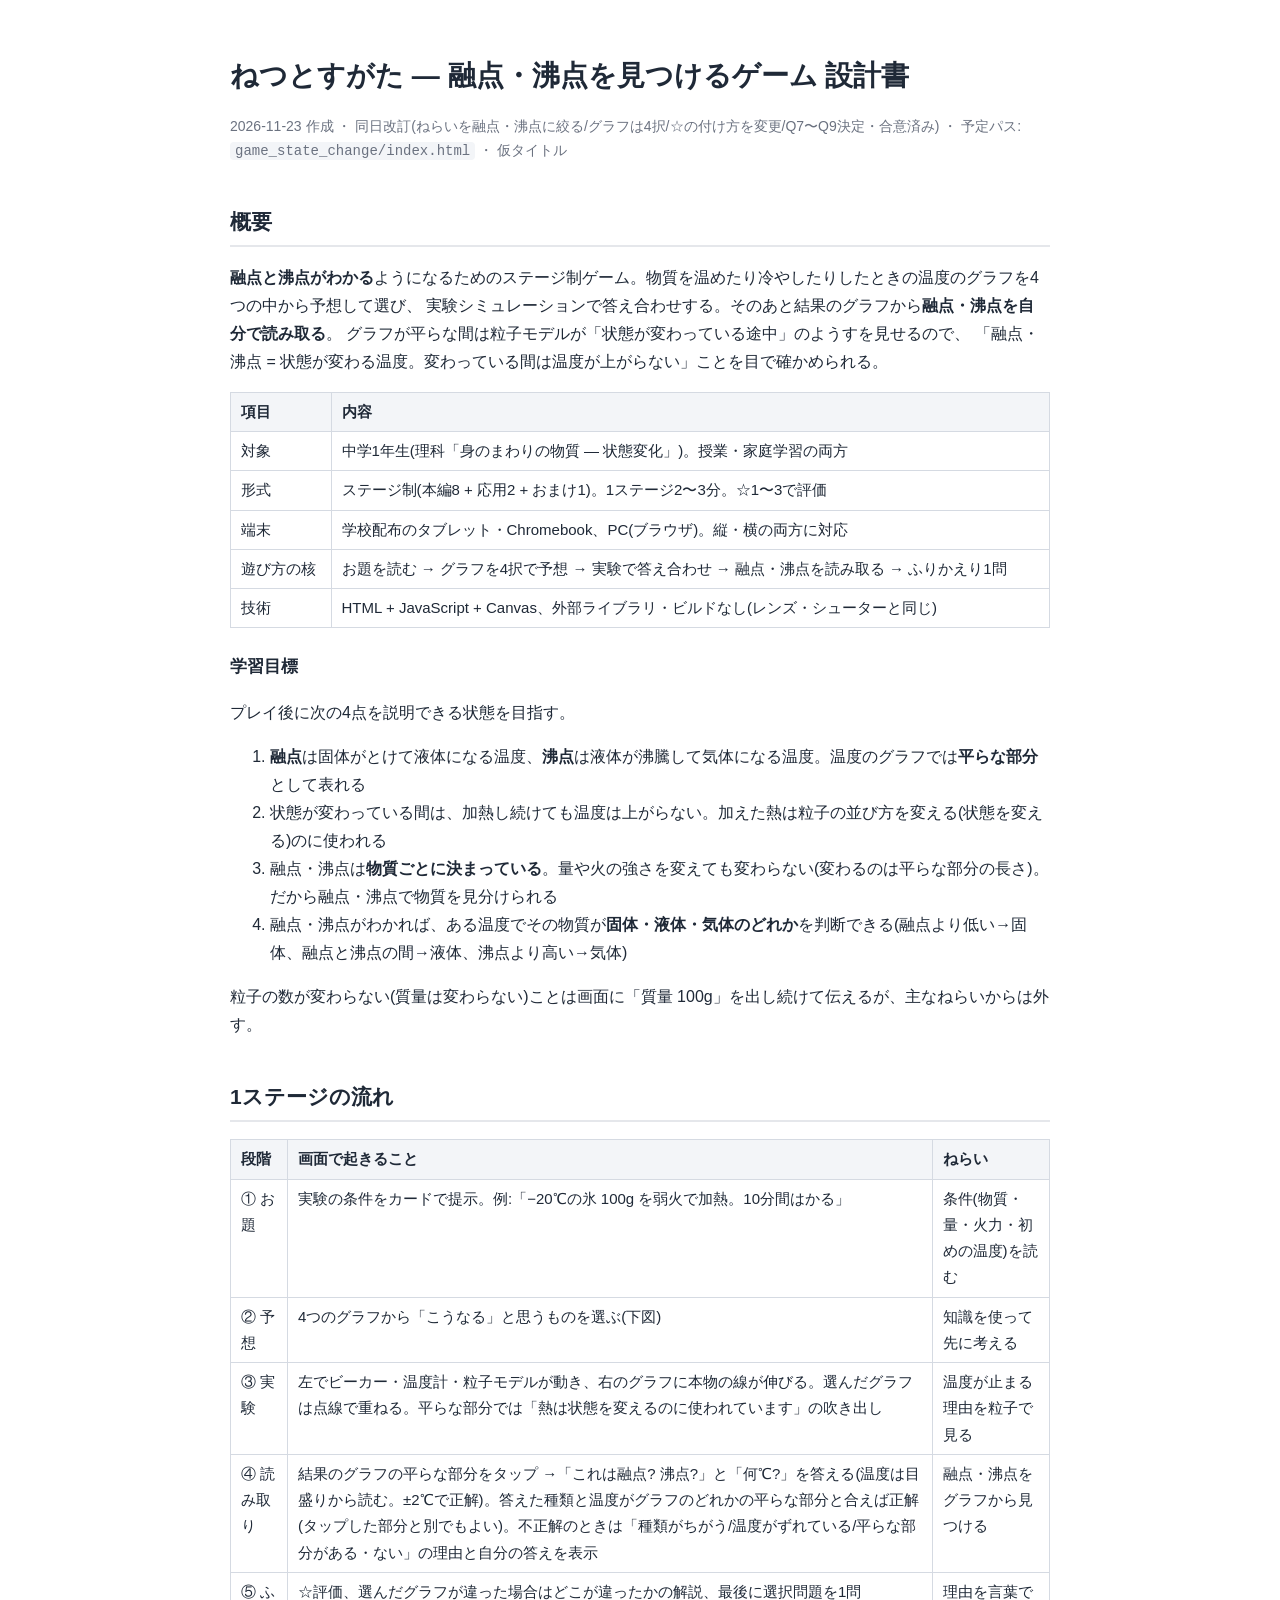
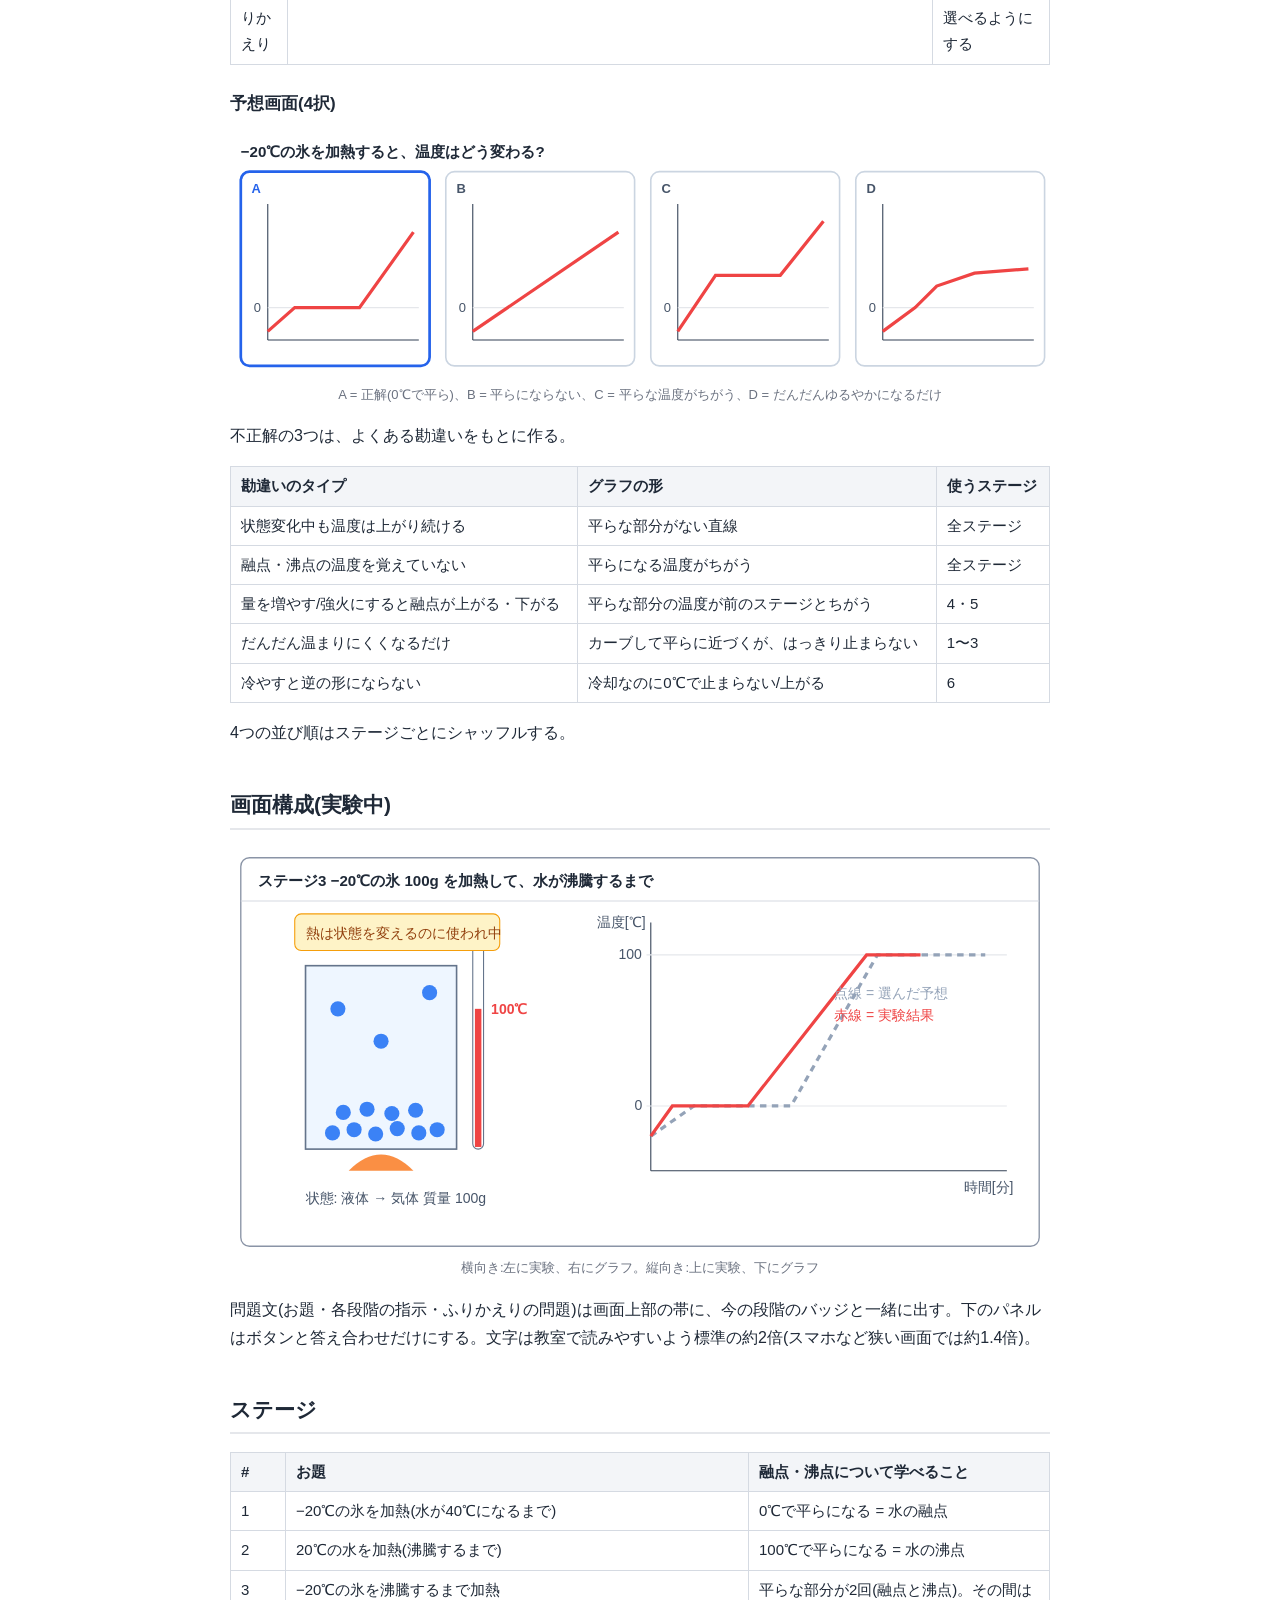
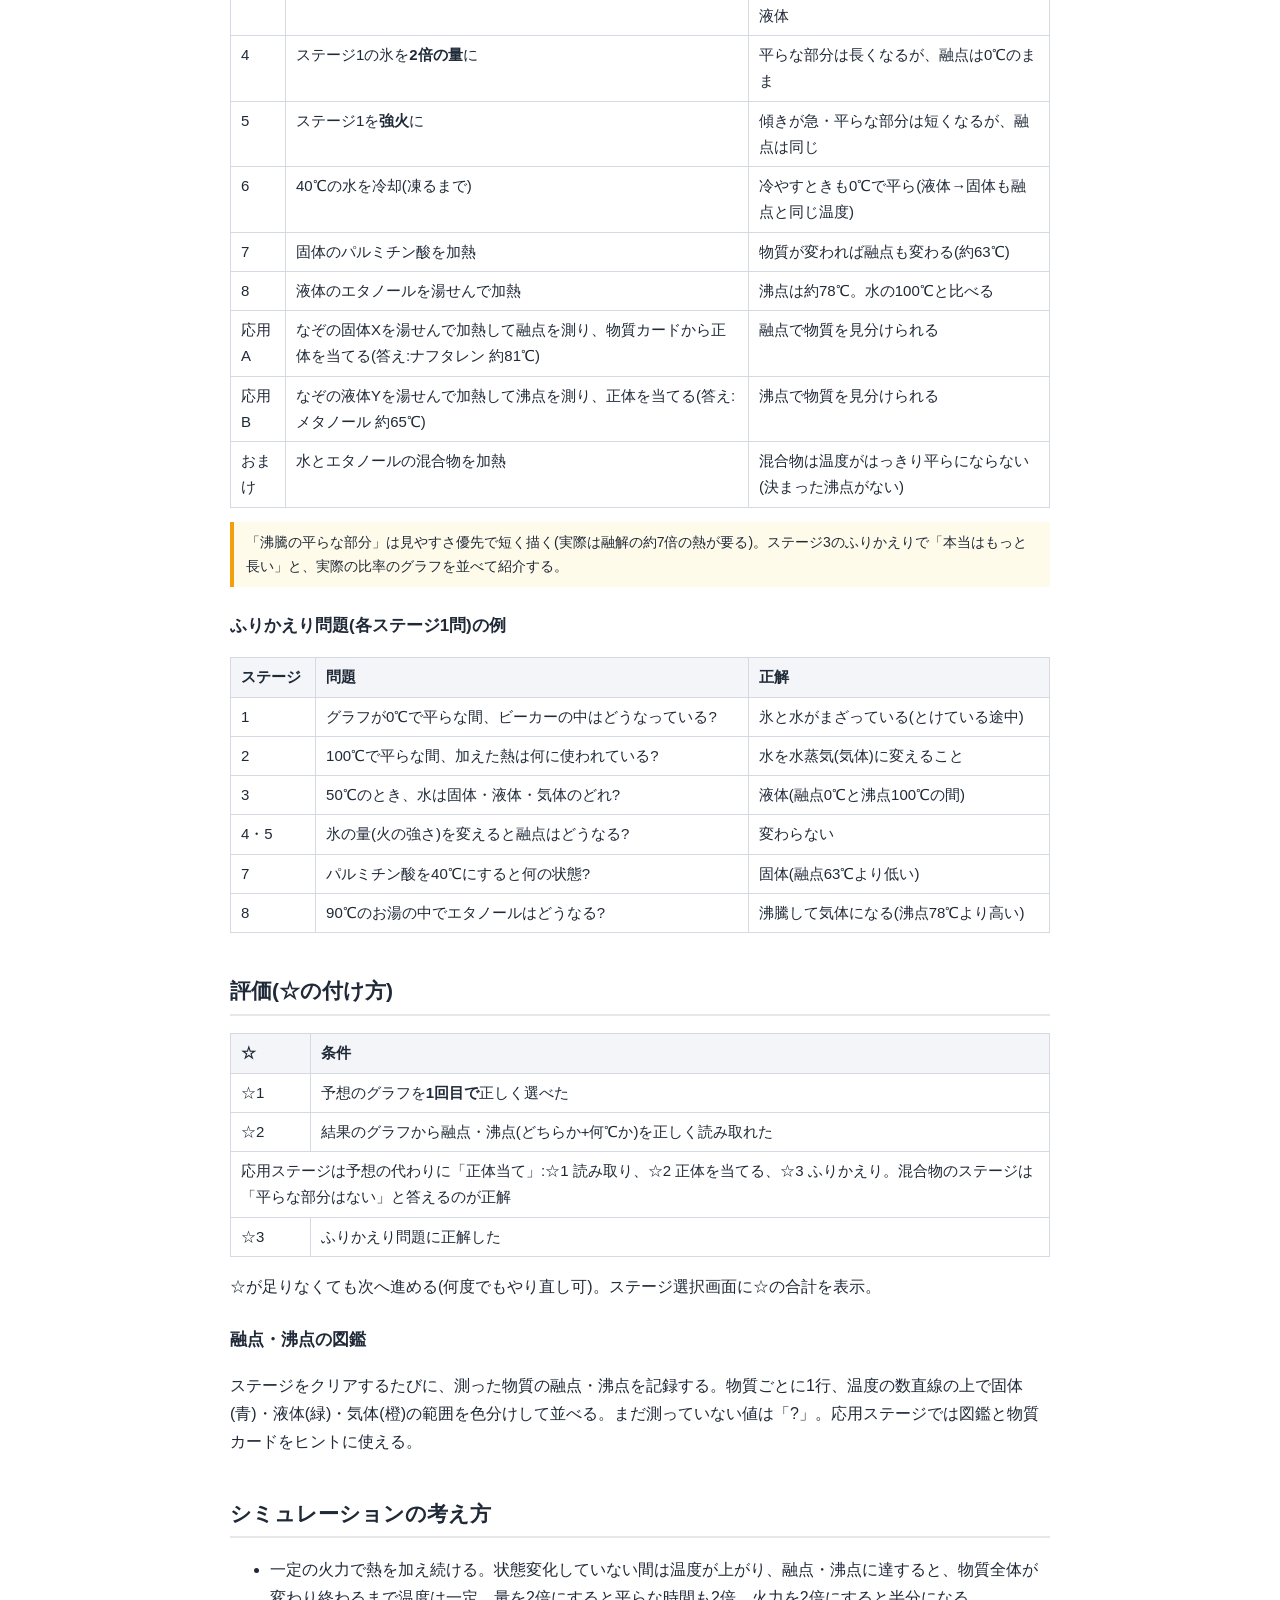
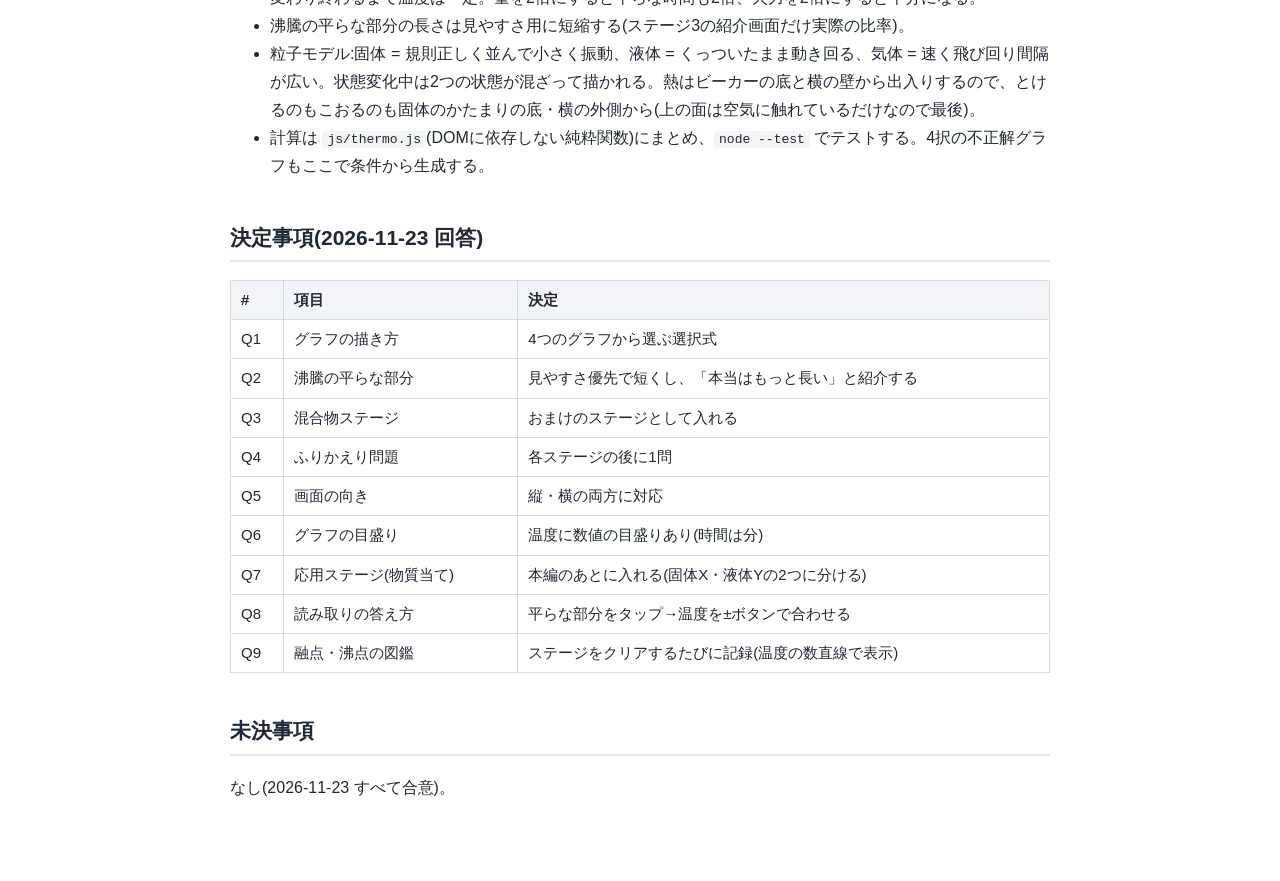
==== docs/design.html @ c648b4bc "ねつとすがた(融点・沸点を見つけるゲーム)の試作版 中学1年生向けに、状態変化と熱、特に融点・沸点を学ぶブラウザゲーム。 温度のグラフを4択で予想し、粒子モデルつきの実験シミュレーションで答え合わせし" ====
<!DOCTYPE html>
<html lang="ja">
<head>
<meta charset="UTF-8">
<meta name="viewport" content="width=device-width, initial-scale=1">
<title>ねつとすがた ― 融点・沸点を見つけるゲーム 設計書</title>
<style>
  body { max-width: 820px; margin: 0 auto; padding: 32px 20px 64px; font-family: "Hiragino Kaku Gothic ProN", "Noto Sans JP", "Yu Gothic", Meiryo, sans-serif; line-height: 1.75; color: #1f2937; }
  h1 { font-size: 28px; margin-bottom: 4px; }
  h2 { font-size: 21px; margin-top: 40px; padding-bottom: 4px; border-bottom: 2px solid #e5e7eb; }
  h3 { font-size: 17px; margin-top: 24px; }
  .meta { color: #6b7280; font-size: 14px; }
  table { border-collapse: collapse; width: 100%; margin: 12px 0; font-size: 15px; }
  th, td { border: 1px solid #d5dae2; padding: 6px 10px; text-align: left; vertical-align: top; }
  th { background: #f3f5f8; }
  figure { margin: 16px 0; }
  figcaption { font-size: 13px; color: #6b7280; text-align: center; }
  svg { width: 100%; height: auto; display: block; }
  code { background: #f3f5f8; padding: 1px 5px; border-radius: 4px; }
  select { font-size: 14px; padding: 3px 6px; border-radius: 6px; border: 1px solid #9aa3b2; background: #fff; max-width: 100%; }
  select.answered { border-color: #2563eb; background: #eff6ff; }
  button { font-size: 15px; padding: 6px 14px; border-radius: 6px; border: 1px solid #2563eb; background: #2563eb; color: #fff; cursor: pointer; }
  #copied { color: #059669; font-size: 14px; margin-left: 8px; }
  .note { background: #fffbeb; border-left: 4px solid #f59e0b; padding: 8px 12px; font-size: 14px; }
  .new { background: #ecfdf5; color: #047857; font-size: 12px; padding: 1px 6px; border-radius: 4px; margin-left: 4px; }
</style>
</head>
<body>

<h1>ねつとすがた ― 融点・沸点を見つけるゲーム 設計書</h1>
<p class="meta">2026-11-23 作成 ・ 同日改訂(ねらいを融点・沸点に絞る/グラフは4択/☆の付け方を変更/Q7〜Q9決定・合意済み) ・ 予定パス: <code>game_state_change/index.html</code> ・ 仮タイトル</p>

<h2>概要</h2>
<p><strong>融点と沸点がわかる</strong>ようになるためのステージ制ゲーム。物質を温めたり冷やしたりしたときの温度のグラフを4つの中から予想して選び、
実験シミュレーションで答え合わせする。そのあと結果のグラフから<strong>融点・沸点を自分で読み取る</strong>。
グラフが平らな間は粒子モデルが「状態が変わっている途中」のようすを見せるので、
「融点・沸点 = 状態が変わる温度。変わっている間は温度が上がらない」ことを目で確かめられる。</p>
<table>
  <tr><th>項目</th><th>内容</th></tr>
  <tr><td>対象</td><td>中学1年生(理科「身のまわりの物質 ― 状態変化」)。授業・家庭学習の両方</td></tr>
  <tr><td>形式</td><td>ステージ制(本編8 + 応用2 + おまけ1)。1ステージ2〜3分。☆1〜3で評価</td></tr>
  <tr><td>端末</td><td>学校配布のタブレット・Chromebook、PC(ブラウザ)。縦・横の両方に対応</td></tr>
  <tr><td>遊び方の核</td><td>お題を読む → グラフを4択で予想 → 実験で答え合わせ → 融点・沸点を読み取る → ふりかえり1問</td></tr>
  <tr><td>技術</td><td>HTML + JavaScript + Canvas、外部ライブラリ・ビルドなし(レンズ・シューターと同じ)</td></tr>
</table>

<h3>学習目標</h3>
<p>プレイ後に次の4点を説明できる状態を目指す。</p>
<ol>
  <li><strong>融点</strong>は固体がとけて液体になる温度、<strong>沸点</strong>は液体が沸騰して気体になる温度。温度のグラフでは<strong>平らな部分</strong>として表れる</li>
  <li>状態が変わっている間は、加熱し続けても温度は上がらない。加えた熱は粒子の並び方を変える(状態を変える)のに使われる</li>
  <li>融点・沸点は<strong>物質ごとに決まっている</strong>。量や火の強さを変えても変わらない(変わるのは平らな部分の長さ)。だから融点・沸点で物質を見分けられる</li>
  <li>融点・沸点がわかれば、ある温度でその物質が<strong>固体・液体・気体のどれか</strong>を判断できる(融点より低い→固体、融点と沸点の間→液体、沸点より高い→気体)</li>
</ol>
<p>粒子の数が変わらない(質量は変わらない)ことは画面に「質量 100g」を出し続けて伝えるが、主なねらいからは外す。</p>

<h2>1ステージの流れ</h2>
<table>
  <tr><th>段階</th><th>画面で起きること</th><th>ねらい</th></tr>
  <tr><td>① お題</td><td>実験の条件をカードで提示。例:「−20℃の氷 100g を弱火で加熱。10分間はかる」</td><td>条件(物質・量・火力・初めの温度)を読む</td></tr>
  <tr><td>② 予想</td><td>4つのグラフから「こうなる」と思うものを選ぶ(下図)</td><td>知識を使って先に考える</td></tr>
  <tr><td>③ 実験</td><td>左でビーカー・温度計・粒子モデルが動き、右のグラフに本物の線が伸びる。選んだグラフは点線で重ねる。平らな部分では「熱は状態を変えるのに使われています」の吹き出し</td><td>温度が止まる理由を粒子で見る</td></tr>
  <tr><td>④ 読み取り</td><td>結果のグラフの平らな部分をタップ →「これは融点? 沸点?」と「何℃?」を答える(温度は目盛りから読む。±2℃で正解)。答えた種類と温度がグラフのどれかの平らな部分と合えば正解(タップした部分と別でもよい)。不正解のときは「種類がちがう/温度がずれている/平らな部分がある・ない」の理由と自分の答えを表示</td><td>融点・沸点をグラフから見つける</td></tr>
  <tr><td>⑤ ふりかえり</td><td>☆評価、選んだグラフが違った場合はどこが違ったかの解説、最後に選択問題を1問</td><td>理由を言葉で選べるようにする</td></tr>
</table>

<h3>予想画面(4択)</h3>
<figure>
<svg viewBox="0 0 760 230" role="img" aria-label="4択の予想画面" font-size="13">
  <text x="10" y="20" font-size="14" font-weight="600" fill="#1f2937">−20℃の氷を加熱すると、温度はどう変わる?</text>
  <g font-size="12" fill="#475569">
    <!-- A -->
    <rect x="10" y="34" width="175" height="180" rx="8" fill="#fff" stroke="#2563eb" stroke-width="2.5"/>
    <text x="20" y="54" font-weight="600" fill="#2563eb">A</text>
    <line x1="35" y1="190" x2="175" y2="190" stroke="#334155"/><line x1="35" y1="190" x2="35" y2="64" stroke="#334155"/>
    <text x="22" y="164">0</text><line x1="35" y1="160" x2="175" y2="160" stroke="#e5e7eb"/>
    <polyline points="35,182 60,160 120,160 170,90" fill="none" stroke="#ef4444" stroke-width="3"/>
    <!-- B -->
    <rect x="200" y="34" width="175" height="180" rx="8" fill="#fff" stroke="#cbd5e1" stroke-width="1.5"/>
    <text x="210" y="54" font-weight="600">B</text>
    <line x1="225" y1="190" x2="365" y2="190" stroke="#334155"/><line x1="225" y1="190" x2="225" y2="64" stroke="#334155"/>
    <text x="212" y="164">0</text><line x1="225" y1="160" x2="365" y2="160" stroke="#e5e7eb"/>
    <polyline points="225,182 360,90" fill="none" stroke="#ef4444" stroke-width="3"/>
    <!-- C -->
    <rect x="390" y="34" width="175" height="180" rx="8" fill="#fff" stroke="#cbd5e1" stroke-width="1.5"/>
    <text x="400" y="54" font-weight="600">C</text>
    <line x1="415" y1="190" x2="555" y2="190" stroke="#334155"/><line x1="415" y1="190" x2="415" y2="64" stroke="#334155"/>
    <text x="402" y="164">0</text><line x1="415" y1="160" x2="555" y2="160" stroke="#e5e7eb"/>
    <polyline points="415,182 450,130 510,130 550,80" fill="none" stroke="#ef4444" stroke-width="3"/>
    <!-- D -->
    <rect x="580" y="34" width="175" height="180" rx="8" fill="#fff" stroke="#cbd5e1" stroke-width="1.5"/>
    <text x="590" y="54" font-weight="600">D</text>
    <line x1="605" y1="190" x2="745" y2="190" stroke="#334155"/><line x1="605" y1="190" x2="605" y2="64" stroke="#334155"/>
    <text x="592" y="164">0</text><line x1="605" y1="160" x2="745" y2="160" stroke="#e5e7eb"/>
    <polyline points="605,182 635,160 655,140 690,128 740,124" fill="none" stroke="#ef4444" stroke-width="3"/>
  </g>
</svg>
<figcaption>A = 正解(0℃で平ら)、B = 平らにならない、C = 平らな温度がちがう、D = だんだんゆるやかになるだけ</figcaption>
</figure>
<p>不正解の3つは、よくある勘違いをもとに作る。</p>
<table>
  <tr><th>勘違いのタイプ</th><th>グラフの形</th><th>使うステージ</th></tr>
  <tr><td>状態変化中も温度は上がり続ける</td><td>平らな部分がない直線</td><td>全ステージ</td></tr>
  <tr><td>融点・沸点の温度を覚えていない</td><td>平らになる温度がちがう</td><td>全ステージ</td></tr>
  <tr><td>量を増やす/強火にすると融点が上がる・下がる</td><td>平らな部分の温度が前のステージとちがう</td><td>4・5</td></tr>
  <tr><td>だんだん温まりにくくなるだけ</td><td>カーブして平らに近づくが、はっきり止まらない</td><td>1〜3</td></tr>
  <tr><td>冷やすと逆の形にならない</td><td>冷却なのに0℃で止まらない/上がる</td><td>6</td></tr>
</table>
<p>4つの並び順はステージごとにシャッフルする。</p>

<h2>画面構成(実験中)</h2>
<figure>
<svg viewBox="0 0 760 380" role="img" aria-label="実験中の画面モックアップ" font-size="13">
  <rect x="10" y="10" width="740" height="360" rx="8" fill="none" stroke="#8a94a6" stroke-width="1.25"/>
  <text x="26" y="36" font-size="14" font-weight="600" fill="#1f2937">ステージ3  −20℃の氷 100g を加熱して、水が沸騰するまで</text>
  <line x1="10" y1="50" x2="750" y2="50" stroke="#d5dae2"/>
  <rect x="70" y="110" width="140" height="170" fill="#eef6ff" stroke="#64748b" stroke-width="1.5"/>
  <g fill="#3b82f6">
    <circle cx="95" cy="265" r="7"/><circle cx="115" cy="262" r="7"/><circle cx="135" cy="266" r="7"/><circle cx="155" cy="261" r="7"/><circle cx="175" cy="265" r="7"/><circle cx="192" cy="262" r="7"/>
    <circle cx="105" cy="246" r="7"/><circle cx="127" cy="243" r="7"/><circle cx="150" cy="247" r="7"/><circle cx="172" cy="244" r="7"/>
    <circle cx="140" cy="180" r="7"/><circle cx="100" cy="150" r="7"/><circle cx="185" cy="135" r="7"/>
  </g>
  <rect x="225" y="90" width="10" height="190" rx="5" fill="#fff" stroke="#64748b"/>
  <rect x="227" y="150" width="6" height="128" fill="#ef4444"/>
  <text x="242" y="155" fill="#ef4444" font-weight="600">100℃</text>
  <path d="M110 300 q30 -30 60 0" fill="#f97316" opacity="0.8"/>
  <text x="70" y="330" fill="#475569">状態: 液体 → 気体   質量 100g</text>
  <rect x="60" y="62" width="190" height="34" rx="6" fill="#fef3c7" stroke="#f59e0b"/>
  <text x="70" y="84" fill="#92400e">熱は状態を変えるのに使われ中</text>
  <line x1="390" y1="300" x2="720" y2="300" stroke="#334155"/>
  <line x1="390" y1="300" x2="390" y2="70" stroke="#334155"/>
  <text x="680" y="320" fill="#475569">時間[分]</text>
  <text x="340" y="74" fill="#475569">温度[℃]</text>
  <text x="360" y="104" fill="#475569">100</text><line x1="386" y1="100" x2="720" y2="100" stroke="#e5e7eb"/>
  <text x="375" y="244" fill="#475569">0</text><line x1="386" y1="240" x2="720" y2="240" stroke="#e5e7eb"/>
  <polyline points="390,268 430,240 520,240 600,100 700,100" fill="none" stroke="#94a3b8" stroke-width="3" stroke-dasharray="6 5"/>
  <polyline points="390,268 410,240 480,240 590,100 640,100" fill="none" stroke="#ef4444" stroke-width="3"/>
  <text x="560" y="140" fill="#94a3b8">点線 = 選んだ予想</text>
  <text x="560" y="160" fill="#ef4444">赤線 = 実験結果</text>
</svg>
<figcaption>横向き:左に実験、右にグラフ。縦向き:上に実験、下にグラフ</figcaption>
</figure>
<p>問題文(お題・各段階の指示・ふりかえりの問題)は画面上部の帯に、今の段階のバッジと一緒に出す。下のパネルはボタンと答え合わせだけにする。文字は教室で読みやすいよう標準の約2倍(スマホなど狭い画面では約1.4倍)。</p>

<h2>ステージ</h2>
<table>
  <tr><th>#</th><th>お題</th><th>融点・沸点について学べること</th></tr>
  <tr><td>1</td><td>−20℃の氷を加熱(水が40℃になるまで)</td><td>0℃で平らになる = 水の融点</td></tr>
  <tr><td>2</td><td>20℃の水を加熱(沸騰するまで)</td><td>100℃で平らになる = 水の沸点</td></tr>
  <tr><td>3</td><td>−20℃の氷を沸騰するまで加熱</td><td>平らな部分が2回(融点と沸点)。その間は液体</td></tr>
  <tr><td>4</td><td>ステージ1の氷を<strong>2倍の量</strong>に</td><td>平らな部分は長くなるが、融点は0℃のまま</td></tr>
  <tr><td>5</td><td>ステージ1を<strong>強火</strong>に</td><td>傾きが急・平らな部分は短くなるが、融点は同じ</td></tr>
  <tr><td>6</td><td>40℃の水を冷却(凍るまで)</td><td>冷やすときも0℃で平ら(液体→固体も融点と同じ温度)</td></tr>
  <tr><td>7</td><td>固体のパルミチン酸を加熱</td><td>物質が変われば融点も変わる(約63℃)</td></tr>
  <tr><td>8</td><td>液体のエタノールを湯せんで加熱</td><td>沸点は約78℃。水の100℃と比べる</td></tr>
  <tr><td>応用A</td><td>なぞの固体Xを湯せんで加熱して融点を測り、物質カードから正体を当てる(答え:ナフタレン 約81℃)</td><td>融点で物質を見分けられる</td></tr>
  <tr><td>応用B</td><td>なぞの液体Yを湯せんで加熱して沸点を測り、正体を当てる(答え:メタノール 約65℃)</td><td>沸点で物質を見分けられる</td></tr>
  <tr><td>おまけ</td><td>水とエタノールの混合物を加熱</td><td>混合物は温度がはっきり平らにならない(決まった沸点がない)</td></tr>
</table>
<p class="note">「沸騰の平らな部分」は見やすさ優先で短く描く(実際は融解の約7倍の熱が要る)。ステージ3のふりかえりで「本当はもっと長い」と、実際の比率のグラフを並べて紹介する。</p>

<h3>ふりかえり問題(各ステージ1問)の例</h3>
<table>
  <tr><th>ステージ</th><th>問題</th><th>正解</th></tr>
  <tr><td>1</td><td>グラフが0℃で平らな間、ビーカーの中はどうなっている?</td><td>氷と水がまざっている(とけている途中)</td></tr>
  <tr><td>2</td><td>100℃で平らな間、加えた熱は何に使われている?</td><td>水を水蒸気(気体)に変えること</td></tr>
  <tr><td>3</td><td>50℃のとき、水は固体・液体・気体のどれ?</td><td>液体(融点0℃と沸点100℃の間)</td></tr>
  <tr><td>4・5</td><td>氷の量(火の強さ)を変えると融点はどうなる?</td><td>変わらない</td></tr>
  <tr><td>7</td><td>パルミチン酸を40℃にすると何の状態?</td><td>固体(融点63℃より低い)</td></tr>
  <tr><td>8</td><td>90℃のお湯の中でエタノールはどうなる?</td><td>沸騰して気体になる(沸点78℃より高い)</td></tr>
</table>

<h2>評価(☆の付け方)</h2>
<table>
  <tr><th>☆</th><th>条件</th></tr>
  <tr><td>☆1</td><td>予想のグラフを<strong>1回目で</strong>正しく選べた</td></tr>
  <tr><td>☆2</td><td>結果のグラフから融点・沸点(どちらか+何℃か)を正しく読み取れた</td></tr>
  <tr><td colspan="2">応用ステージは予想の代わりに「正体当て」:☆1 読み取り、☆2 正体を当てる、☆3 ふりかえり。混合物のステージは「平らな部分はない」と答えるのが正解</td></tr>
  <tr><td>☆3</td><td>ふりかえり問題に正解した</td></tr>
</table>
<p>☆が足りなくても次へ進める(何度でもやり直し可)。ステージ選択画面に☆の合計を表示。</p>
<h3>融点・沸点の図鑑</h3>
<p>ステージをクリアするたびに、測った物質の融点・沸点を記録する。物質ごとに1行、温度の数直線の上で固体(青)・液体(緑)・気体(橙)の範囲を色分けして並べる。まだ測っていない値は「?」。応用ステージでは図鑑と物質カードをヒントに使える。</p>

<h2>シミュレーションの考え方</h2>
<ul>
  <li>一定の火力で熱を加え続ける。状態変化していない間は温度が上がり、融点・沸点に達すると、物質全体が変わり終わるまで温度は一定。量を2倍にすると平らな時間も2倍、火力を2倍にすると半分になる。</li>
  <li>沸騰の平らな部分の長さは見やすさ用に短縮する(ステージ3の紹介画面だけ実際の比率)。</li>
  <li>粒子モデル:固体 = 規則正しく並んで小さく振動、液体 = くっついたまま動き回る、気体 = 速く飛び回り間隔が広い。状態変化中は2つの状態が混ざって描かれる。熱はビーカーの底と横の壁から出入りするので、とけるのもこおるのも固体のかたまりの底・横の外側から(上の面は空気に触れているだけなので最後)。</li>
  <li>計算は <code>js/thermo.js</code>(DOMに依存しない純粋関数)にまとめ、<code>node --test</code> でテストする。4択の不正解グラフもここで条件から生成する。</li>
</ul>

<h2>決定事項(2026-11-23 回答)</h2>
<table>
  <tr><th>#</th><th>項目</th><th>決定</th></tr>
  <tr><td>Q1</td><td>グラフの描き方</td><td>4つのグラフから選ぶ選択式</td></tr>
  <tr><td>Q2</td><td>沸騰の平らな部分</td><td>見やすさ優先で短くし、「本当はもっと長い」と紹介する</td></tr>
  <tr><td>Q3</td><td>混合物ステージ</td><td>おまけのステージとして入れる</td></tr>
  <tr><td>Q4</td><td>ふりかえり問題</td><td>各ステージの後に1問</td></tr>
  <tr><td>Q5</td><td>画面の向き</td><td>縦・横の両方に対応</td></tr>
  <tr><td>Q6</td><td>グラフの目盛り</td><td>温度に数値の目盛りあり(時間は分)</td></tr>
  <tr><td>Q7</td><td>応用ステージ(物質当て)</td><td>本編のあとに入れる(固体X・液体Yの2つに分ける)</td></tr>
  <tr><td>Q8</td><td>読み取りの答え方</td><td>平らな部分をタップ→温度を±ボタンで合わせる</td></tr>
  <tr><td>Q9</td><td>融点・沸点の図鑑</td><td>ステージをクリアするたびに記録(温度の数直線で表示)</td></tr>
</table>

<h2>未決事項</h2>
<p>なし(2026-11-23 すべて合意)。</p>
</body>
</html>
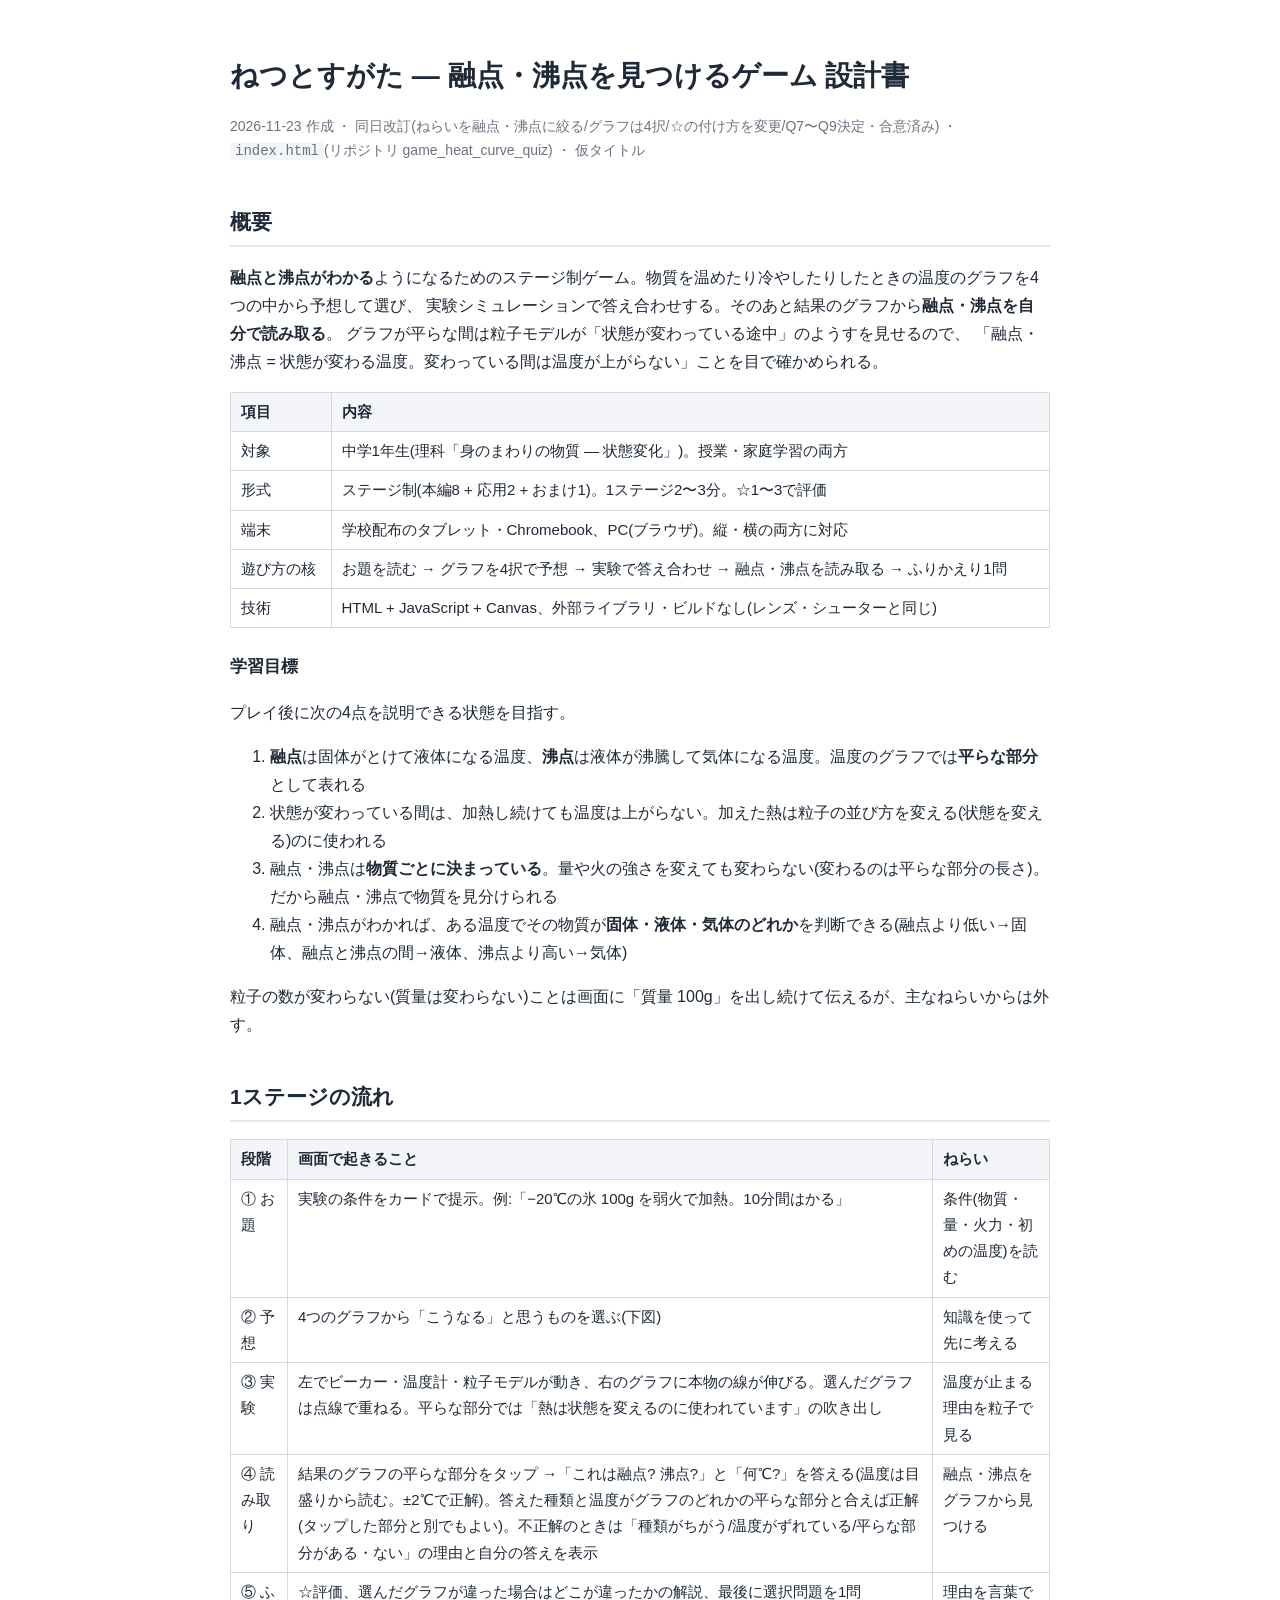
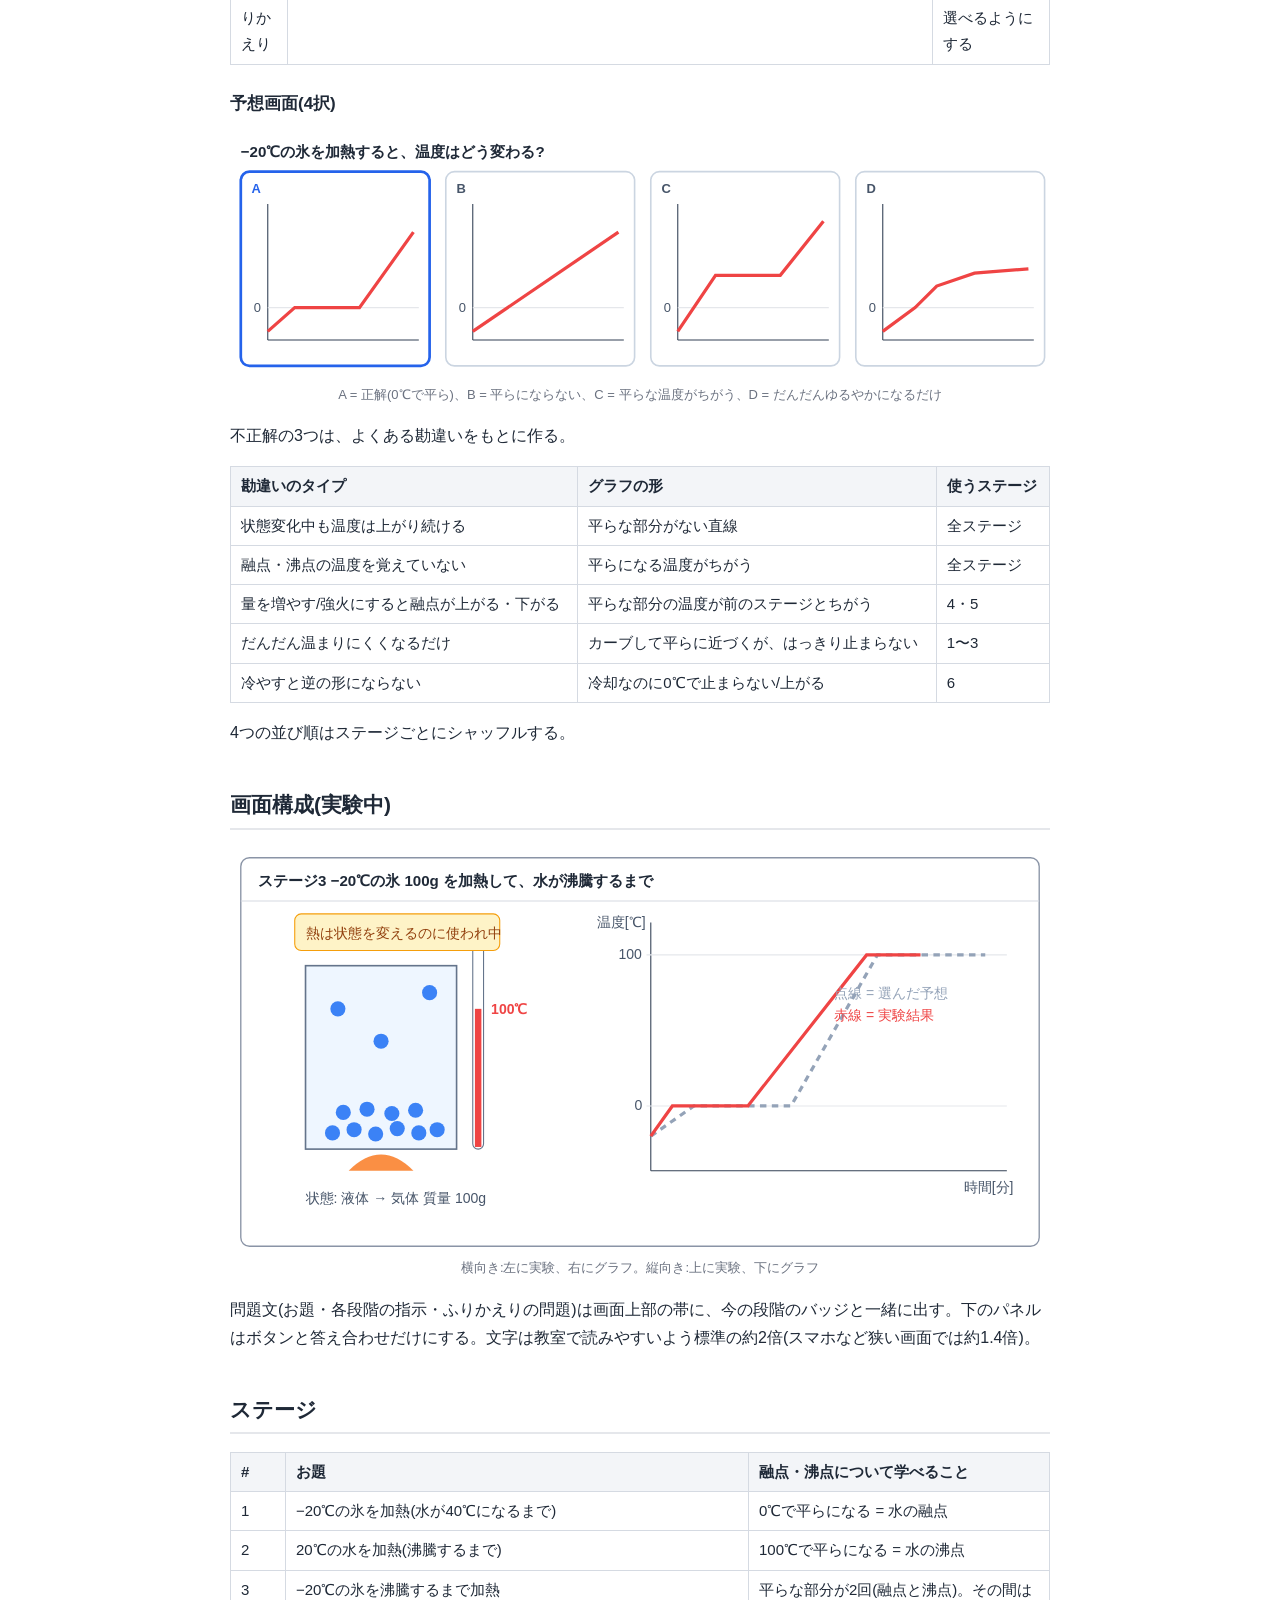
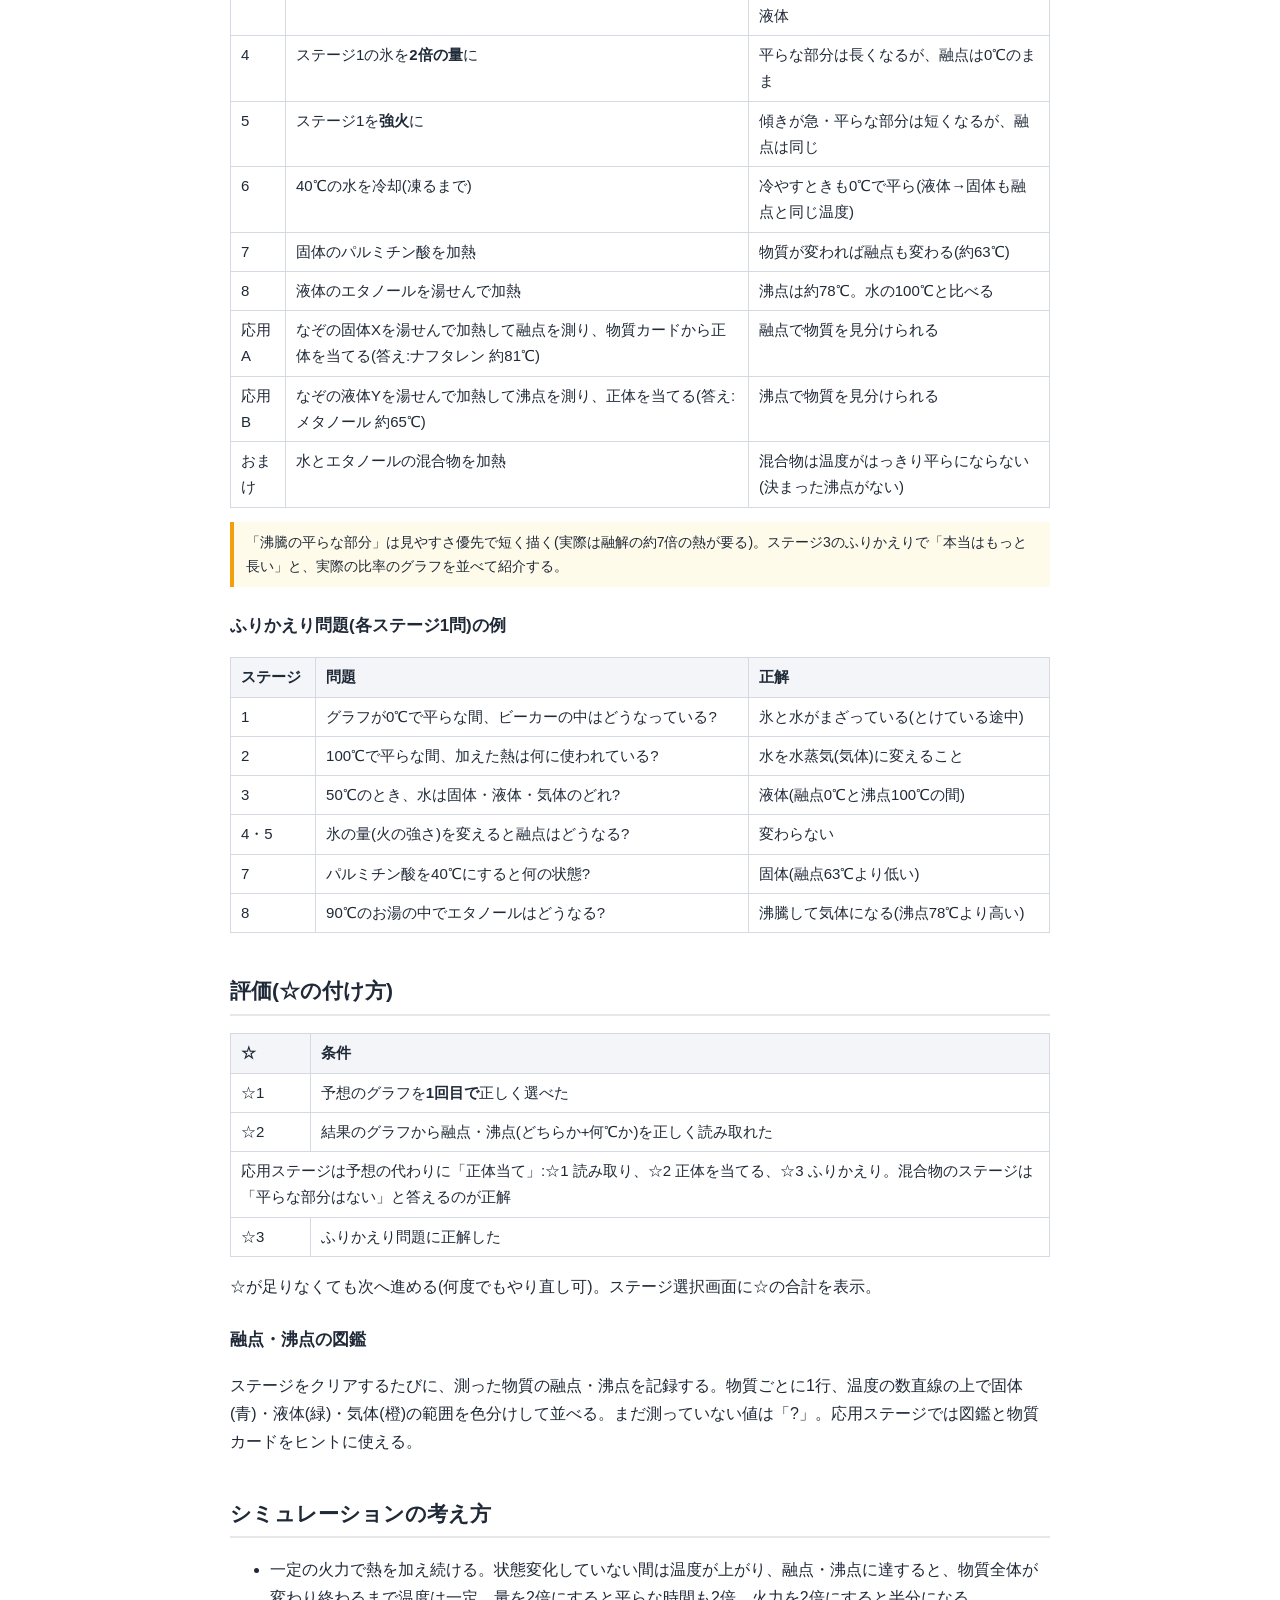
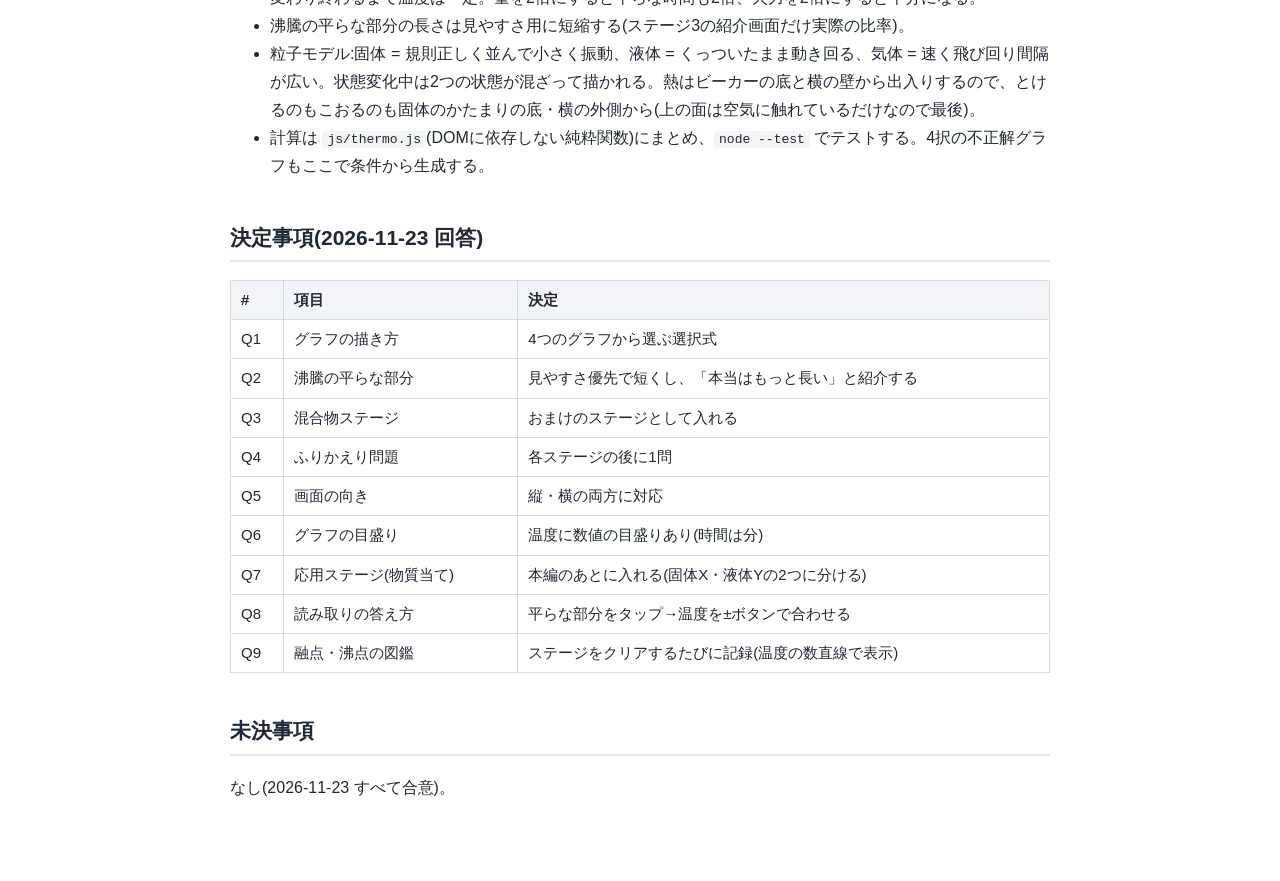
==== commit d8116b01: "設計書: リポジトリ名に合わせてパスの記載を更新 Co-Authored-By: Claude Opus 5.5 <noreply@anthropic.com>" ====
--- a/docs/design.html
+++ b/docs/design.html
@@ -28,7 +28,7 @@
 <body>
 
 <h1>ねつとすがた ― 融点・沸点を見つけるゲーム 設計書</h1>
-<p class="meta">2026-11-23 作成 ・ 同日改訂(ねらいを融点・沸点に絞る/グラフは4択/☆の付け方を変更/Q7〜Q9決定・合意済み) ・ 予定パス: <code>game_state_change/index.html</code> ・ 仮タイトル</p>
+<p class="meta">2026-11-23 作成 ・ 同日改訂(ねらいを融点・沸点に絞る/グラフは4択/☆の付け方を変更/Q7〜Q9決定・合意済み) ・ <code>index.html</code>(リポジトリ game_heat_curve_quiz) ・ 仮タイトル</p>
 
 <h2>概要</h2>
 <p><strong>融点と沸点がわかる</strong>ようになるためのステージ制ゲーム。物質を温めたり冷やしたりしたときの温度のグラフを4つの中から予想して選び、
